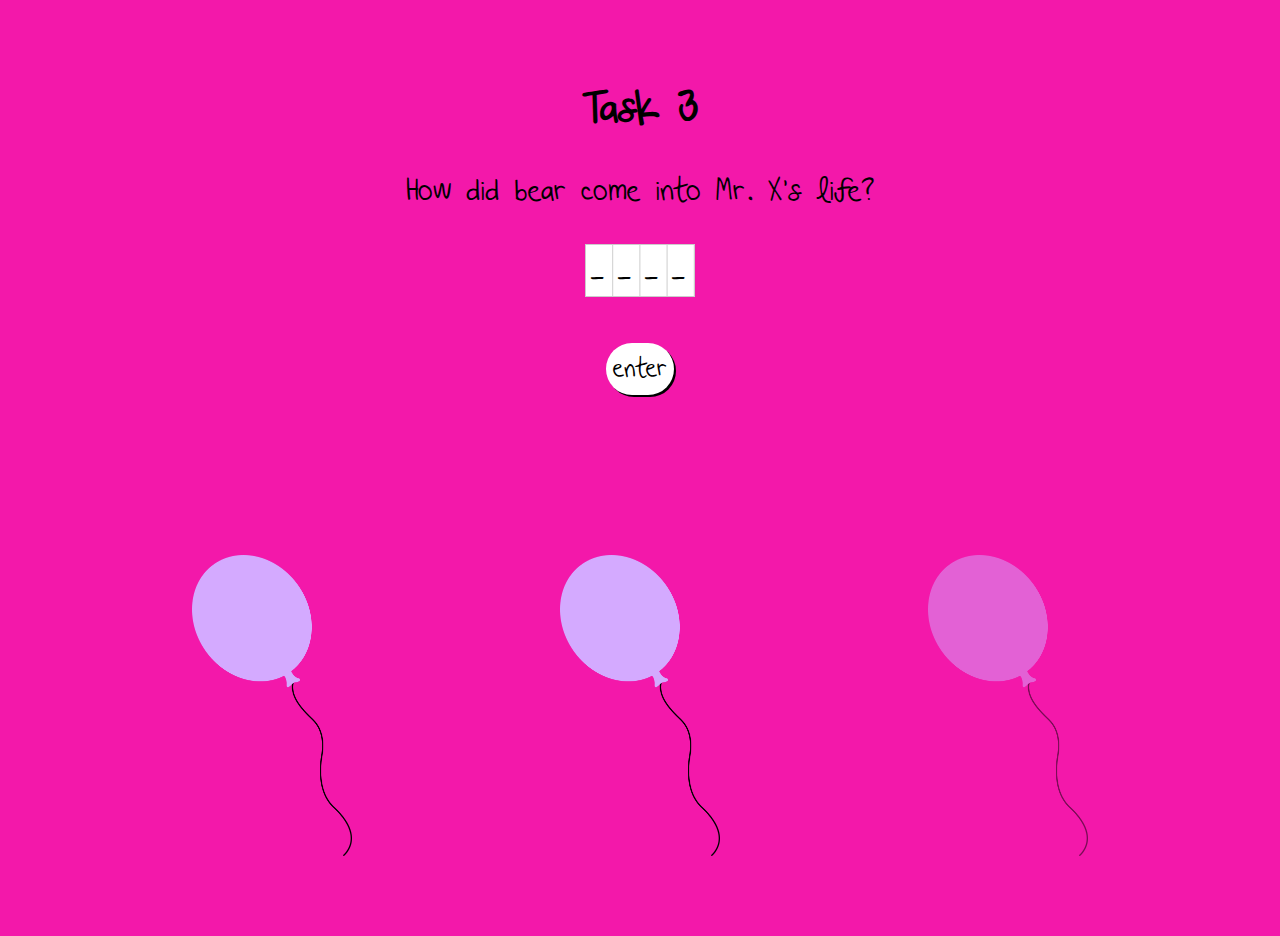
==== song.html @ a3190eda "final user interface" ====
<!DOCTYPE html>
<html lang="en">

<head>
    <meta charset="UTF-8">
    <meta name="viewport" content="width=device-width, initial-scale=1.0">
    <title>Song</title>

    <link rel="stylesheet" type="text/css" href="/assets/style.css">
    <script defer src="/assets/js/main.js"></script>
    <script defer src="/assets/js/song.js"></script>
</head>

<body>

    <main>
        <h1>Task 3</h1>

        <p>How did bear come into Mr. X’s life?</p>

        <form action="#">
            <div>
                <input id="word" type="text" value="____" />
            </div>
        </form>
        <button id="enter">
            <audio class="hidden" id="right-sound" src="/assets/Mouseclick2.wav"></audio>
            <audio class="hidden" id="wrong-sound" src="/assets/Mouseclick3.wav"></audio>
            <p>enter</p>
        </button>

        <p id="correct" class="hidden">Correct!</p>

        <div class="balloons">
            <img id="balloon1" src="/assets/balloon-purple.png">
            <img id="balloon2" src="/assets/balloon-purple.png">
            <img id="balloon3" class="balloon-empty" src="/assets/balloon-purple.png">
        </div>
    </main>

    <button id="next" class="hidden">
        <audio class="hidden" id="next-sound" src="/assets/Mouseclick2.wav"></audio>
        <p>Completed!</p>
    </button>

</body>

</html>
---- assets/style.css ----
@font-face {
    font-family: 'Beautiful';
    src: url(/assets/BeautifulEveryTime.ttf);
}

@font-face {
    font-family: 'Fairy';
    src: url(/assets/Fairymuffinroundpop.ttf);
}

@font-face {
    font-family: 'Doodles';
    src: url(/assets/Doodlesoffun.ttf);
}

html {
    background-color: rgb(243, 24, 170);
    font-family: 'Beautiful';
}

main {
    margin: 5em;
    text-align: center;
}

h1 {
    font-size: 2.5em;
}

p {
    font-size: 1.8em;
}

button {
    padding: 0.2em;
    background-color: white;
    color: black;
    border: none;
    border-radius: 5em;
    box-shadow: 2px 2px black;
    z-index: 5;
}

button p {
    margin: 0.2em;
    font-family: 'Beautiful';
}

#next {
    position: absolute;
    left: 46vw;
    bottom: 15px;
}

#enter {
    margin-top: 2em;
}

button:hover {
    cursor: pointer;
    box-shadow: inset 2px 2px black;
}

.hidden {
    display: none;
}

.shown {
    visibility: visible;
}

.balloons {
    display: flex;
    flex-flow: row nowrap;
    justify-content: space-around;
    margin-top: 10em;
}

.balloons img {
    width: 10em;
}

.balloon-empty {
    opacity: 0.5;
}

input.number {
    font-family: 'Beautiful';
    font-size: 2em;
    text-align: center;
    border-radius: 5px;
}

form>div {
    margin: 0 0 20px 0;
}

input[type=text] {
    border: 1px solid #ccc;
    background: linear-gradient(to left, #ccc 1px, white 0);
    background-size: 0.85em;
    width: 104px;
    font: 2em 'Beautiful';
    letter-spacing: 13px;
    text-indent: 2px;
    text-transform: uppercase;
}

video::-webkit-media-controls {
    display: none !important;
}

#bearfriends {
    position: relative;
    top: -1em;
    left: -1em;
    width: 100vw;
    margin: none !important;
}
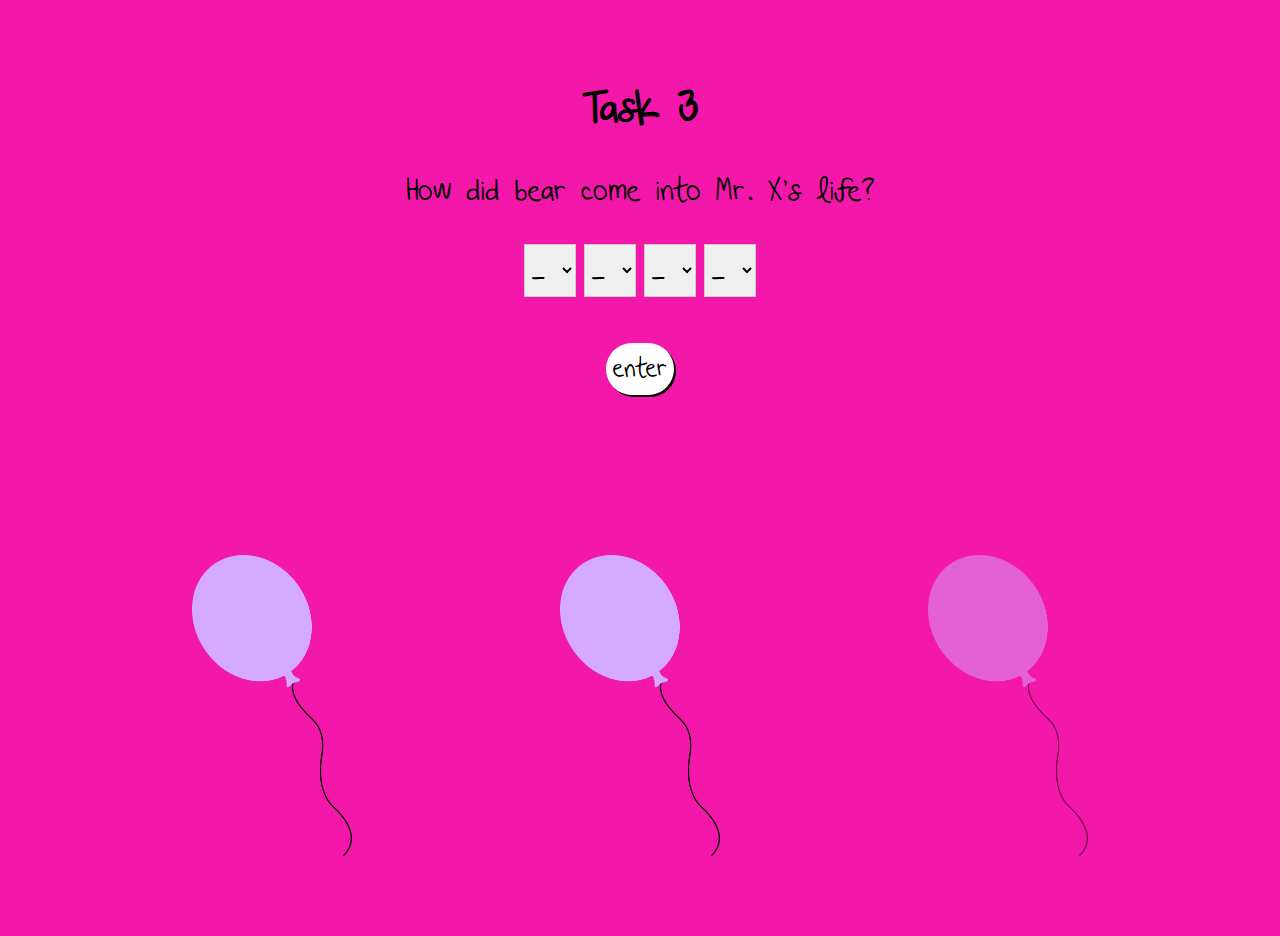
==== commit 3500ec10: "slight changes to javascript" ====
--- a/song.html
+++ b/song.html
@@ -20,7 +20,123 @@
 
         <form action="#">
             <div>
-                <input id="word" type="text" value="____" />
+                <select name="letters" id="letter1">
+                    <option value="">_</option>
+                    <option value="a">A</option>
+                    <option value="b">B</option>
+                    <option value="c">C</option>
+                    <option value="d">D</option>
+                    <option value="e">E</option>
+                    <option value="f">F</option>
+                    <option value="g">G</option>
+                    <option value="h">H</option>
+                    <option value="i">I</option>
+                    <option value="j">J</option>
+                    <option value="k">K</option>
+                    <option value="l">L</option>
+                    <option value="m">M</option>
+                    <option value="n">N</option>
+                    <option value="o">O</option>
+                    <option value="p">P</option>
+                    <option value="q">Q</option>
+                    <option value="r">R</option>
+                    <option value="s">S</option>
+                    <option value="t">T</option>
+                    <option value="u">U</option>
+                    <option value="v">V</option>
+                    <option value="w">W</option>
+                    <option value="x">X</option>
+                    <option value="y">Y</option>
+                    <option value="z">Z</option>
+                </select>
+                <select name="letters" id="letter2">
+                    <option value="">_</option>
+                    <option value="a">A</option>
+                    <option value="b">B</option>
+                    <option value="c">C</option>
+                    <option value="d">D</option>
+                    <option value="e">E</option>
+                    <option value="f">F</option>
+                    <option value="g">G</option>
+                    <option value="h">H</option>
+                    <option value="i">I</option>
+                    <option value="j">J</option>
+                    <option value="k">K</option>
+                    <option value="l">L</option>
+                    <option value="m">M</option>
+                    <option value="n">N</option>
+                    <option value="o">O</option>
+                    <option value="p">P</option>
+                    <option value="q">Q</option>
+                    <option value="r">R</option>
+                    <option value="s">S</option>
+                    <option value="t">T</option>
+                    <option value="u">U</option>
+                    <option value="v">V</option>
+                    <option value="w">W</option>
+                    <option value="x">X</option>
+                    <option value="y">Y</option>
+                    <option value="z">Z</option>
+                </select>
+                <select name="letters" id="letter3">
+                    <option value="">_</option>
+                    <option value="a">A</option>
+                    <option value="b">B</option>
+                    <option value="c">C</option>
+                    <option value="d">D</option>
+                    <option value="e">E</option>
+                    <option value="f">F</option>
+                    <option value="g">G</option>
+                    <option value="h">H</option>
+                    <option value="i">I</option>
+                    <option value="j">J</option>
+                    <option value="k">K</option>
+                    <option value="l">L</option>
+                    <option value="m">M</option>
+                    <option value="n">N</option>
+                    <option value="o">O</option>
+                    <option value="p">P</option>
+                    <option value="q">Q</option>
+                    <option value="r">R</option>
+                    <option value="s">S</option>
+                    <option value="t">T</option>
+                    <option value="u">U</option>
+                    <option value="v">V</option>
+                    <option value="w">W</option>
+                    <option value="x">X</option>
+                    <option value="y">Y</option>
+                    <option value="z">Z</option>
+                </select>
+                <select name="letters" id="letter4">
+                    <option value="">_</option>
+                    <option value="a">A</option>
+                    <option value="b">B</option>
+                    <option value="c">C</option>
+                    <option value="d">D</option>
+                    <option value="e">E</option>
+                    <option value="f">F</option>
+                    <option value="g">G</option>
+                    <option value="h">H</option>
+                    <option value="i">I</option>
+                    <option value="j">J</option>
+                    <option value="k">K</option>
+                    <option value="l">L</option>
+                    <option value="m">M</option>
+                    <option value="n">N</option>
+                    <option value="o">O</option>
+                    <option value="p">P</option>
+                    <option value="q">Q</option>
+                    <option value="r">R</option>
+                    <option value="s">S</option>
+                    <option value="t">T</option>
+                    <option value="u">U</option>
+                    <option value="v">V</option>
+                    <option value="w">W</option>
+                    <option value="x">X</option>
+                    <option value="y">Y</option>
+                    <option value="z">Z</option>
+                </select>
+                <!--input id="word" type="text" value="____" /-->
             </div>
         </form>
         <button id="enter">
--- a/assets/style.css
+++ b/assets/style.css
@@ -95,6 +95,13 @@
     margin: 0 0 20px 0;
 }
 
+select {
+    border: 1px solid #ccc;
+    font: 2em 'Beautiful';
+    text-indent: 2px;
+    letter-spacing: 9px;
+    text-transform: uppercase;
+}
 input[type=text] {
     border: 1px solid #ccc;
     background: linear-gradient(to left, #ccc 1px, white 0);
